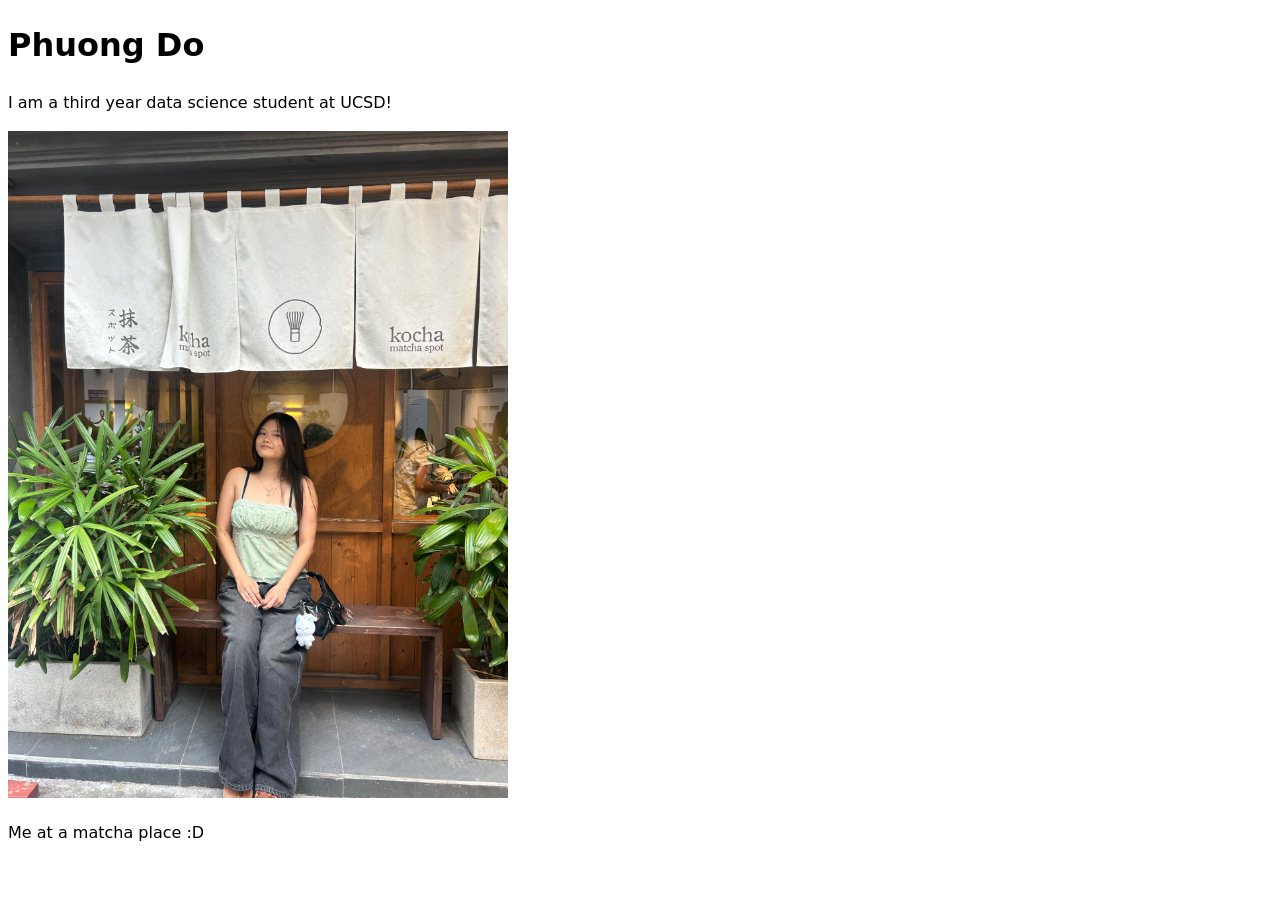
==== index.html @ aab1baaa "CSS added" ====
<!DOCTYPE html>
<html lang="en">
<head>
    <meta charset="UTF-8">
    <meta name="viewport" content="width=device-width, initial-scale=1.0">
    <title>Phuong Do: Personal site and portfolio</title>

    <link rel="stylesheet" href="style.css">
</head>
<body>
    <h1>Phuong Do</h1>
    <p>I am a third year data science student at UCSD!</p>

    <img src="images/IMG_5542.jpeg" alt="Me at a matcha place :D" width="500">
    <p>Me at a matcha place :D</p>
</body>
</html>
---- style.css ----
body {
  /* Set line height to 1.5 times the font size
	   and use the OS’s UI font as the website font
	 */
  font: 100%/1.5 system-ui;
}
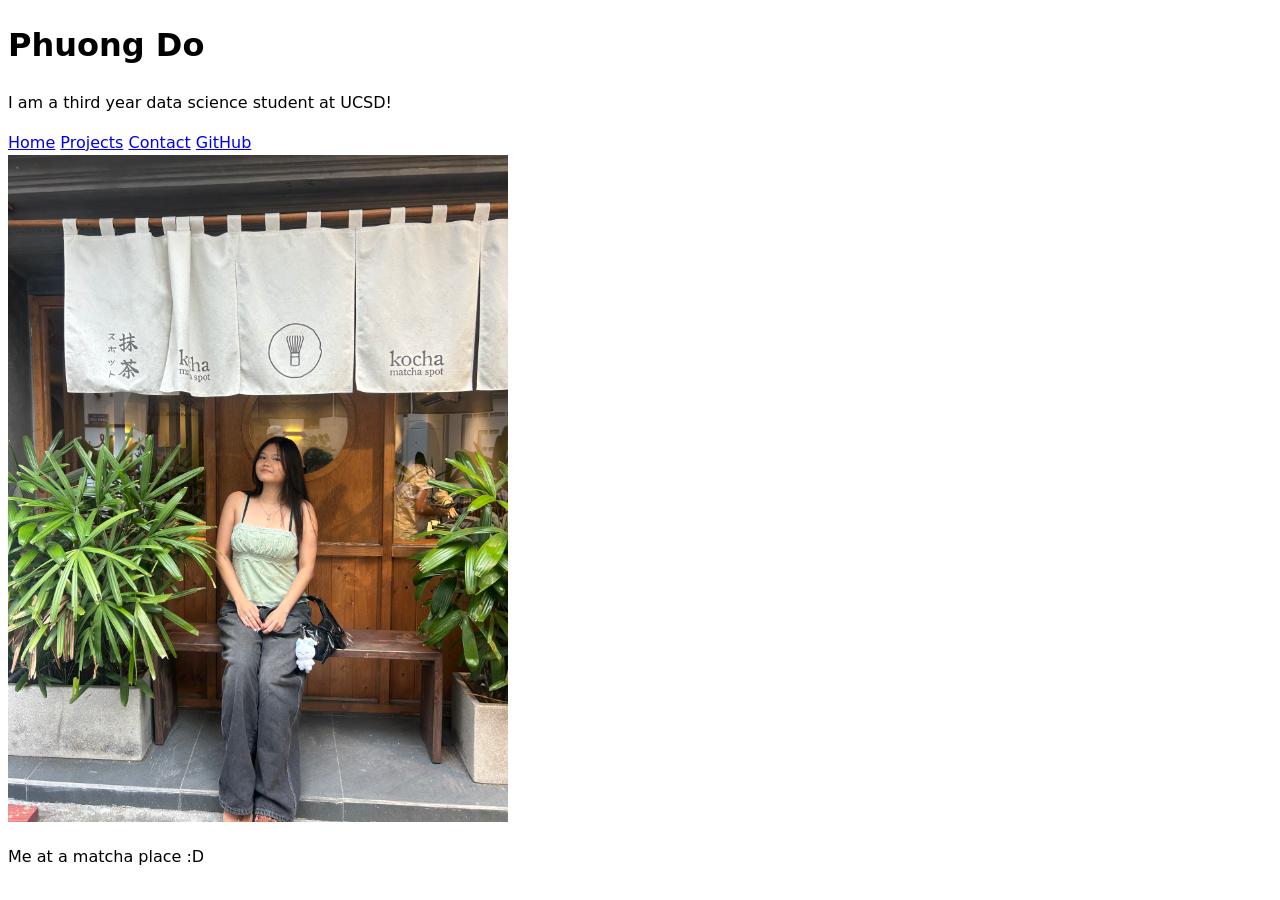
==== commit df3058b3: "Navigation added" ====
--- a/index.html
+++ b/index.html
@@ -11,6 +11,13 @@
     <h1>Phuong Do</h1>
     <p>I am a third year data science student at UCSD!</p>
 
+    <nav>
+        <a href="index.html">Home</a>
+        <a href="projects/index.html">Projects</a>
+        <a href="contact/index.html">Contact</a>
+        <a href="https://github.com/pndo06" target="_blank">GitHub</a>
+    </nav>
+
     <img src="images/IMG_5542.jpeg" alt="Me at a matcha place :D" width="500">
     <p>Me at a matcha place :D</p>
 </body>
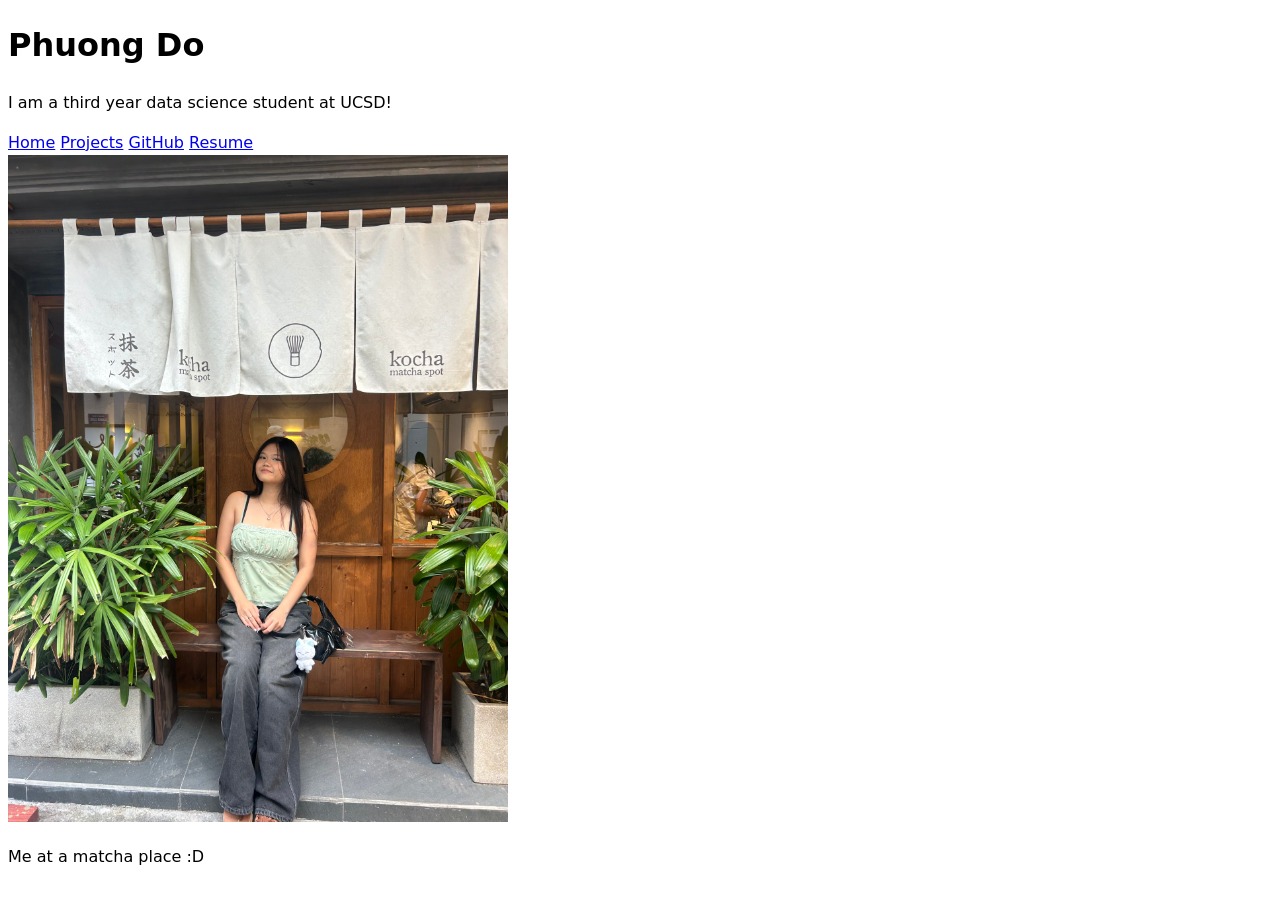
==== commit e7fe1abf: "Resume added" ====
--- a/index.html
+++ b/index.html
@@ -14,8 +14,8 @@
     <nav>
         <a href="index.html">Home</a>
         <a href="projects/index.html">Projects</a>
-        <a href="contact/index.html">Contact</a>
         <a href="https://github.com/pndo06" target="_blank">GitHub</a>
+        <a href="resume/index.html">Resume</a>
     </nav>
 
     <img src="images/IMG_5542.jpeg" alt="Me at a matcha place :D" width="500">
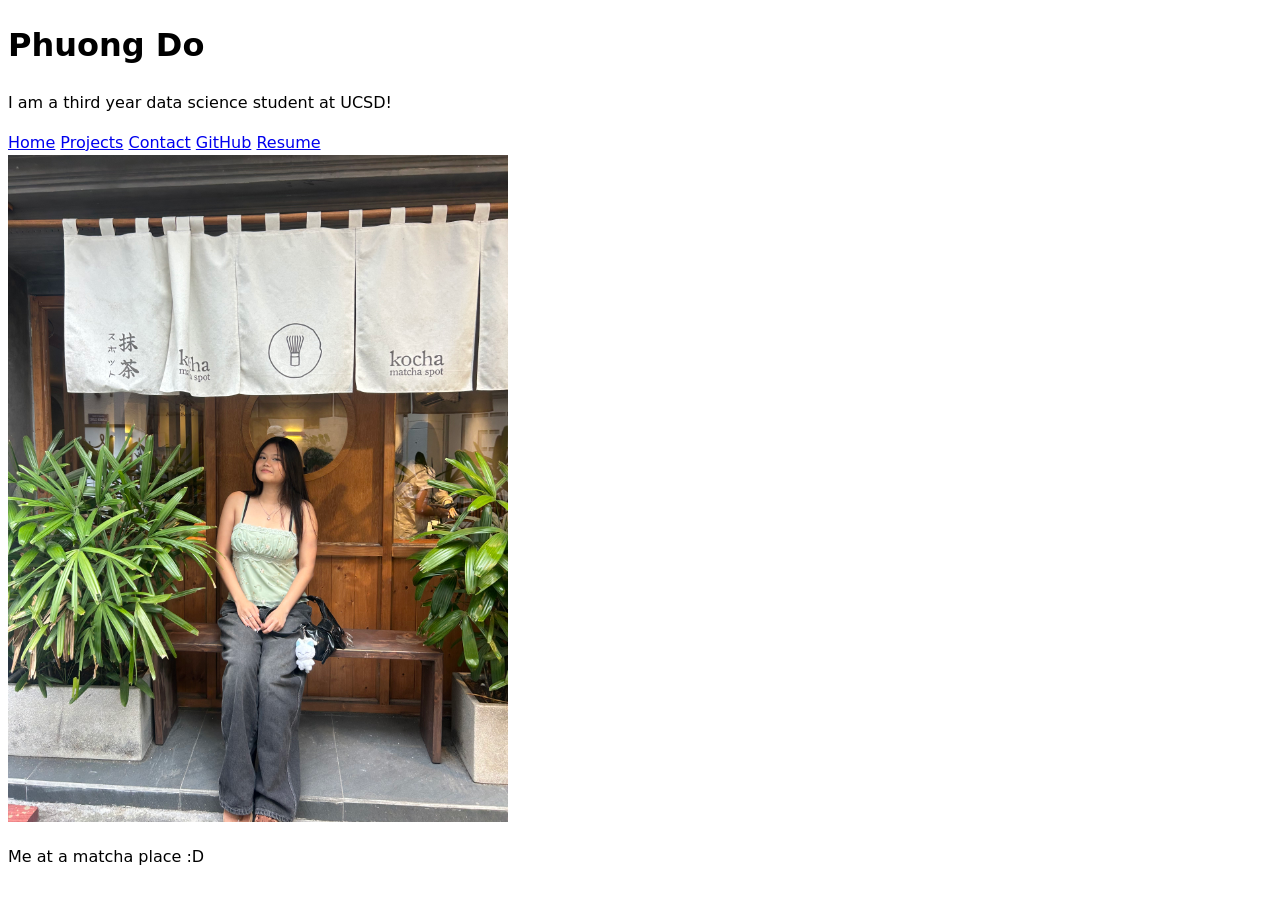
==== commit dc03c74f: "Resume added" ====
--- a/index.html
+++ b/index.html
@@ -14,6 +14,7 @@
     <nav>
         <a href="index.html">Home</a>
         <a href="projects/index.html">Projects</a>
+        <a href="contact/index.html">Contact</a>
         <a href="https://github.com/pndo06" target="_blank">GitHub</a>
         <a href="resume/index.html">Resume</a>
     </nav>
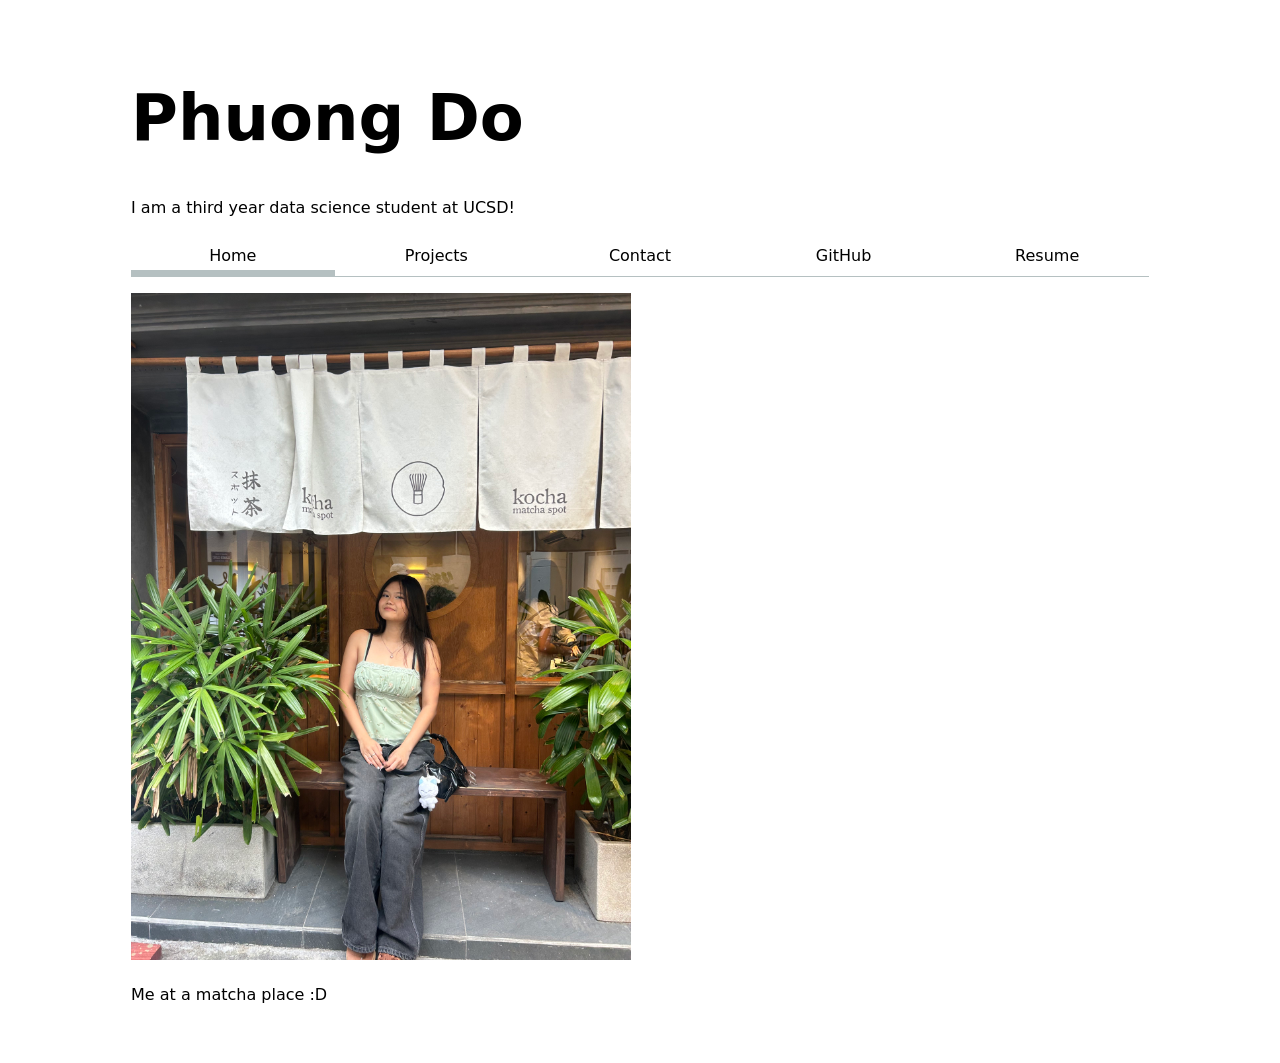
==== commit d716f15b: "CSS styling added" ====
--- a/index.html
+++ b/index.html
@@ -12,7 +12,7 @@
     <p>I am a third year data science student at UCSD!</p>
 
     <nav>
-        <a href="index.html">Home</a>
+        <a href="index.html" class="current">Home</a>
         <a href="projects/index.html">Projects</a>
         <a href="contact/index.html">Contact</a>
         <a href="https://github.com/pndo06" target="_blank">GitHub</a>
--- a/style.css
+++ b/style.css
@@ -3,4 +3,90 @@
 	   and use the OS’s UI font as the website font
 	 */
   font: 100%/1.5 system-ui;
+  max-width: 100ch;
+  margin-inline: auto;
+  padding: 2em;
+}
+
+nav ul,
+nav li {
+  display: contents;
+}
+
+nav {
+  display: flex;
+  margin-bottom: 1em;
+  border-bottom-width: 1px;
+  border-bottom-style: solid;
+  border-bottom-color: oklch(80% 3% 200);
+}
+
+a {
+  flex: 1;
+  text-decoration: none;
+  color: inherit;
+  text-align: center;
+  padding: 0.5em;
+}
+
+nav a.current {
+  border-bottom: 0.4em solid oklch(80% 3% 200);
+  padding-bottom: 0.1em;
+}
+
+html {
+  --color-accent: oklch(74.365% 0.06627 141.543);
+  accent-color: var(--color-accent);
+}
+
+nav a:hover {
+  border-bottom: 0.4em solid var(--color-accent);
+  background-color: oklch(from var(--color-accent) 95% 5% h);
+}
+
+form input,
+form textarea,
+form button {
+  font: inherit;
+}
+
+form {
+  display: grid;
+  grid-template-columns: auto 1fr;
+  gap: 1em;
+}
+
+form label {
+  display: grid;
+  grid-template-columns: subgrid;
+  grid-column: 1 / -1;
+}
+
+form button {
+  grid-column: 1 / -1;
+}
+
+.projects {
+  display: grid;
+  grid-template-columns: repeat(auto-fill, minmax(15em, 1fr));
+  gap: 1em;
+}
+
+.projects article {
+  display: grid;
+  grid-template-rows: subgrid;
+  grid-row: span 3;
+}
+
+.projects h2 {
+  margin: 0;
+}
+
+h1 {
+  font-size: 400%;
+}
+
+h1, h2, h3, h4, h5, h6 {
+  line-height: 1.1;
+  text-wrap: balance;
 }
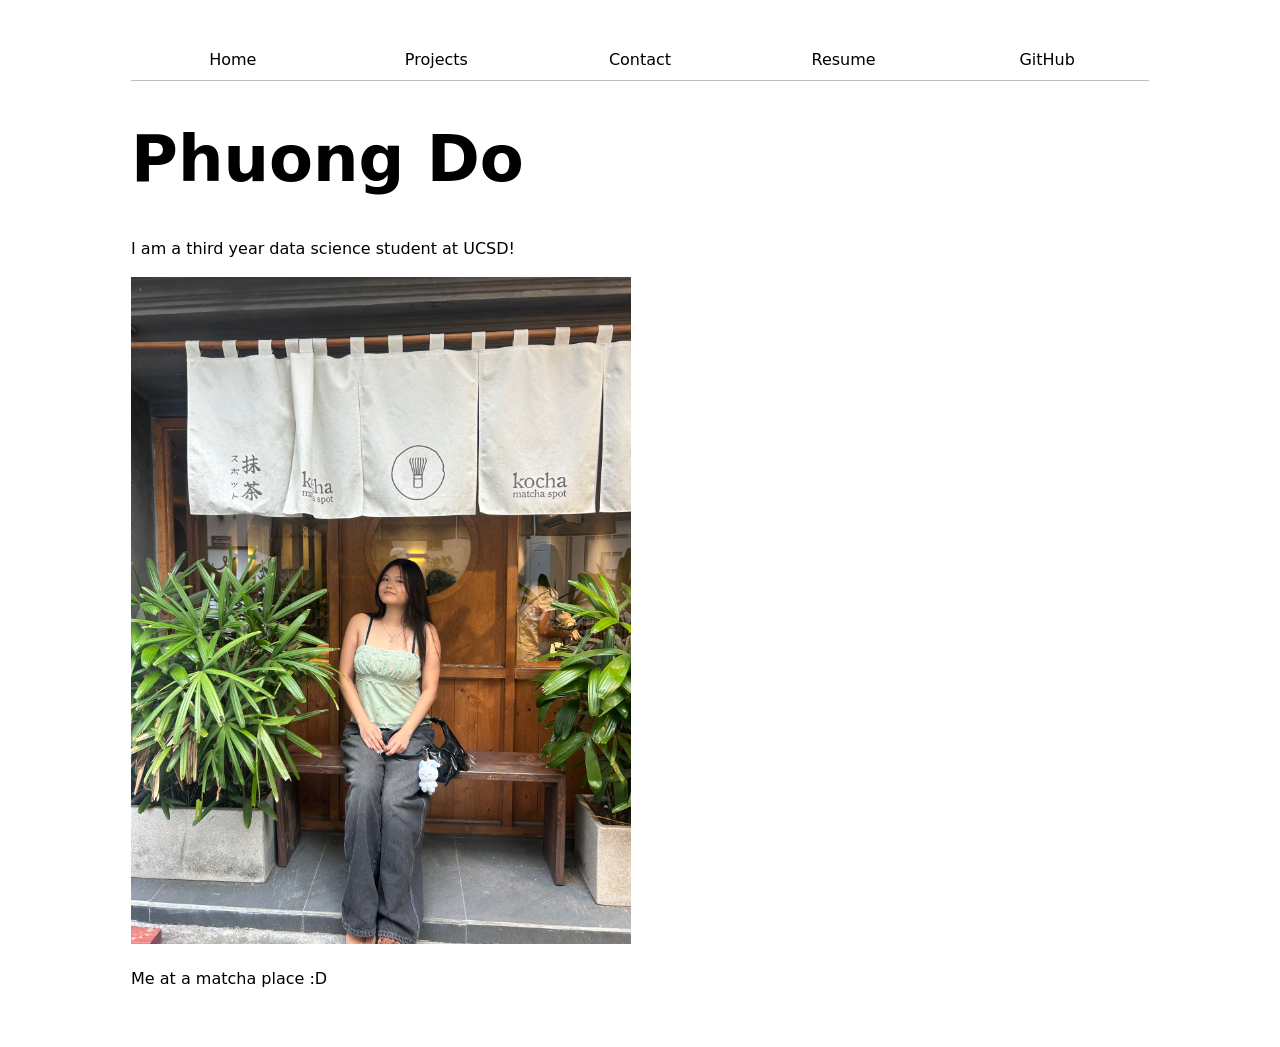
==== commit 42881145: "JS added" ====
--- a/index.html
+++ b/index.html
@@ -6,18 +6,14 @@
     <title>Phuong Do: Personal site and portfolio</title>
 
     <link rel="stylesheet" href="style.css">
+
+    <script src="global.js" type="module"></script>
 </head>
 <body>
     <h1>Phuong Do</h1>
     <p>I am a third year data science student at UCSD!</p>
 
-    <nav>
-        <a href="index.html" class="current">Home</a>
-        <a href="projects/index.html">Projects</a>
-        <a href="contact/index.html">Contact</a>
-        <a href="https://github.com/pndo06" target="_blank">GitHub</a>
-        <a href="resume/index.html">Resume</a>
-    </nav>
+    
 
     <img src="images/IMG_5542.jpeg" alt="Me at a matcha place :D" width="500">
     <p>Me at a matcha place :D</p>
--- a/style.css
+++ b/style.css
@@ -89,4 +89,45 @@
 h1, h2, h3, h4, h5, h6 {
   line-height: 1.1;
   text-wrap: balance;
+}
+
+.resume h1 {
+  font-size: 250%;
+}
+
+.resume h1,
+.resume > p {
+  text-align: center;
+}
+
+.resume .contact-info {
+  border-top: 1px solid oklch(12.082% 0.01324 207.345);
+  border-bottom: 1px solid oklch(12.082% 0.01324 207.345);
+  padding: 0.5em 0;
+}
+
+.resume h2 {
+  border-bottom: 1px solid oklch(12.082% 0.01324 207.345);
+  padding-bottom: 0.3em;
+}
+
+.resume .education {
+  display: flex;
+  justify-content: space-between;
+  align-items: center;
+  
+}
+
+.resume section h3 {
+  margin-bottom: 0.3em;
+}
+
+.education p {
+  margin-top: 0;
+  margin-bottom: 0;
+}
+
+.experience p {
+  margin-top: 0;
+  margin-bottom: 0;
 }
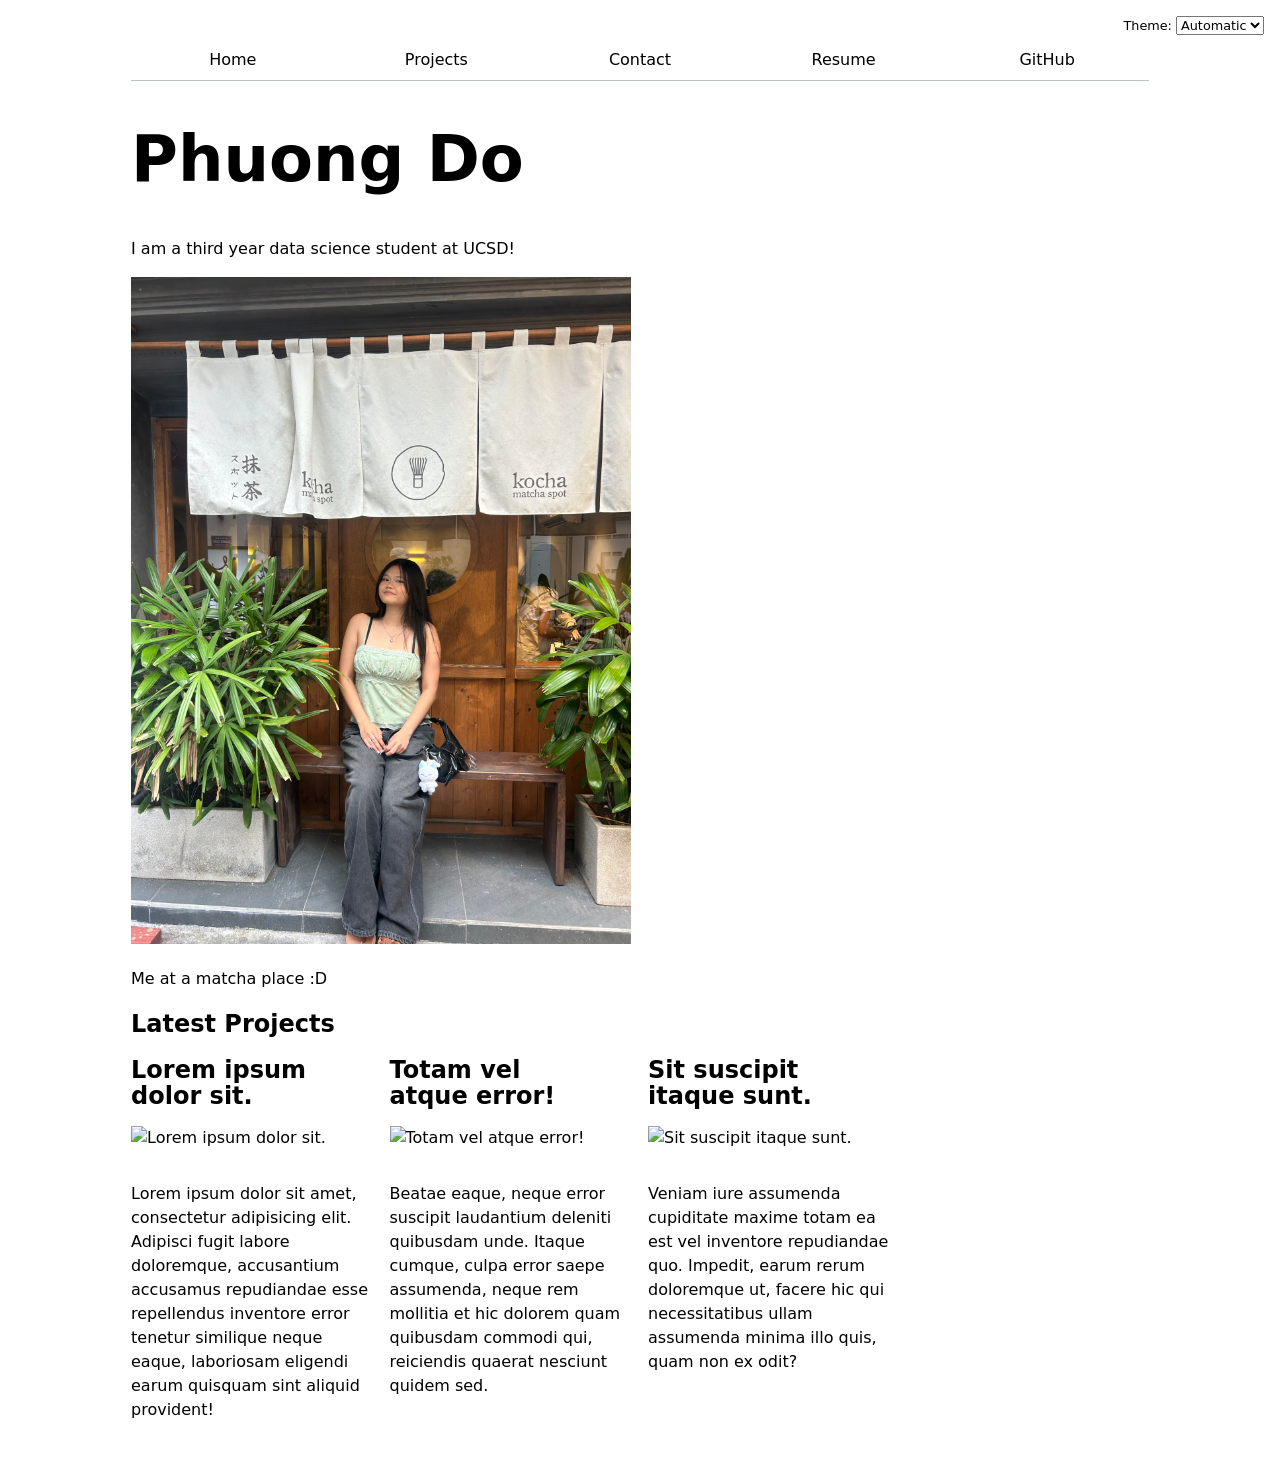
==== commit be93fe57: "Displaying first 3 projects on home page" ====
--- a/index.html
+++ b/index.html
@@ -8,6 +8,7 @@
     <link rel="stylesheet" href="style.css">
 
     <script src="global.js" type="module"></script>
+    <script src="index.js" type="module"></script>
 </head>
 <body>
     <h1>Phuong Do</h1>
@@ -17,5 +18,10 @@
 
     <img src="images/IMG_5542.jpeg" alt="Me at a matcha place :D" width="500">
     <p>Me at a matcha place :D</p>
+
+    <h2>Latest Projects</h2>
+    <div class="projects">
+        <!-- Dynamically added content will appear here -->
+    </div>
 </body>
 </html>
--- a/style.css
+++ b/style.css
@@ -14,11 +14,12 @@
 }
 
 nav {
+  --border-color: oklch(50% 10% 200 / 40%);
   display: flex;
   margin-bottom: 1em;
   border-bottom-width: 1px;
   border-bottom-style: solid;
-  border-bottom-color: oklch(80% 3% 200);
+  border-bottom-color: var(--border-color);
 }
 
 a {
@@ -37,16 +38,18 @@
 html {
   --color-accent: oklch(74.365% 0.06627 141.543);
   accent-color: var(--color-accent);
+  color-scheme: light dark;
 }
 
 nav a:hover {
   border-bottom: 0.4em solid var(--color-accent);
-  background-color: oklch(from var(--color-accent) 95% 5% h);
+  background-color: color-mix(in oklch, var(--color-accent), canvas 85%);
 }
 
 form input,
 form textarea,
-form button {
+form button, 
+select {
   font: inherit;
 }
 
@@ -130,4 +133,11 @@
 .experience p {
   margin-top: 0;
   margin-bottom: 0;
+}
+
+.color-scheme {
+  position: absolute;
+  top: 1rem;
+  right: 1rem;
+  font-size: 80%;
 }
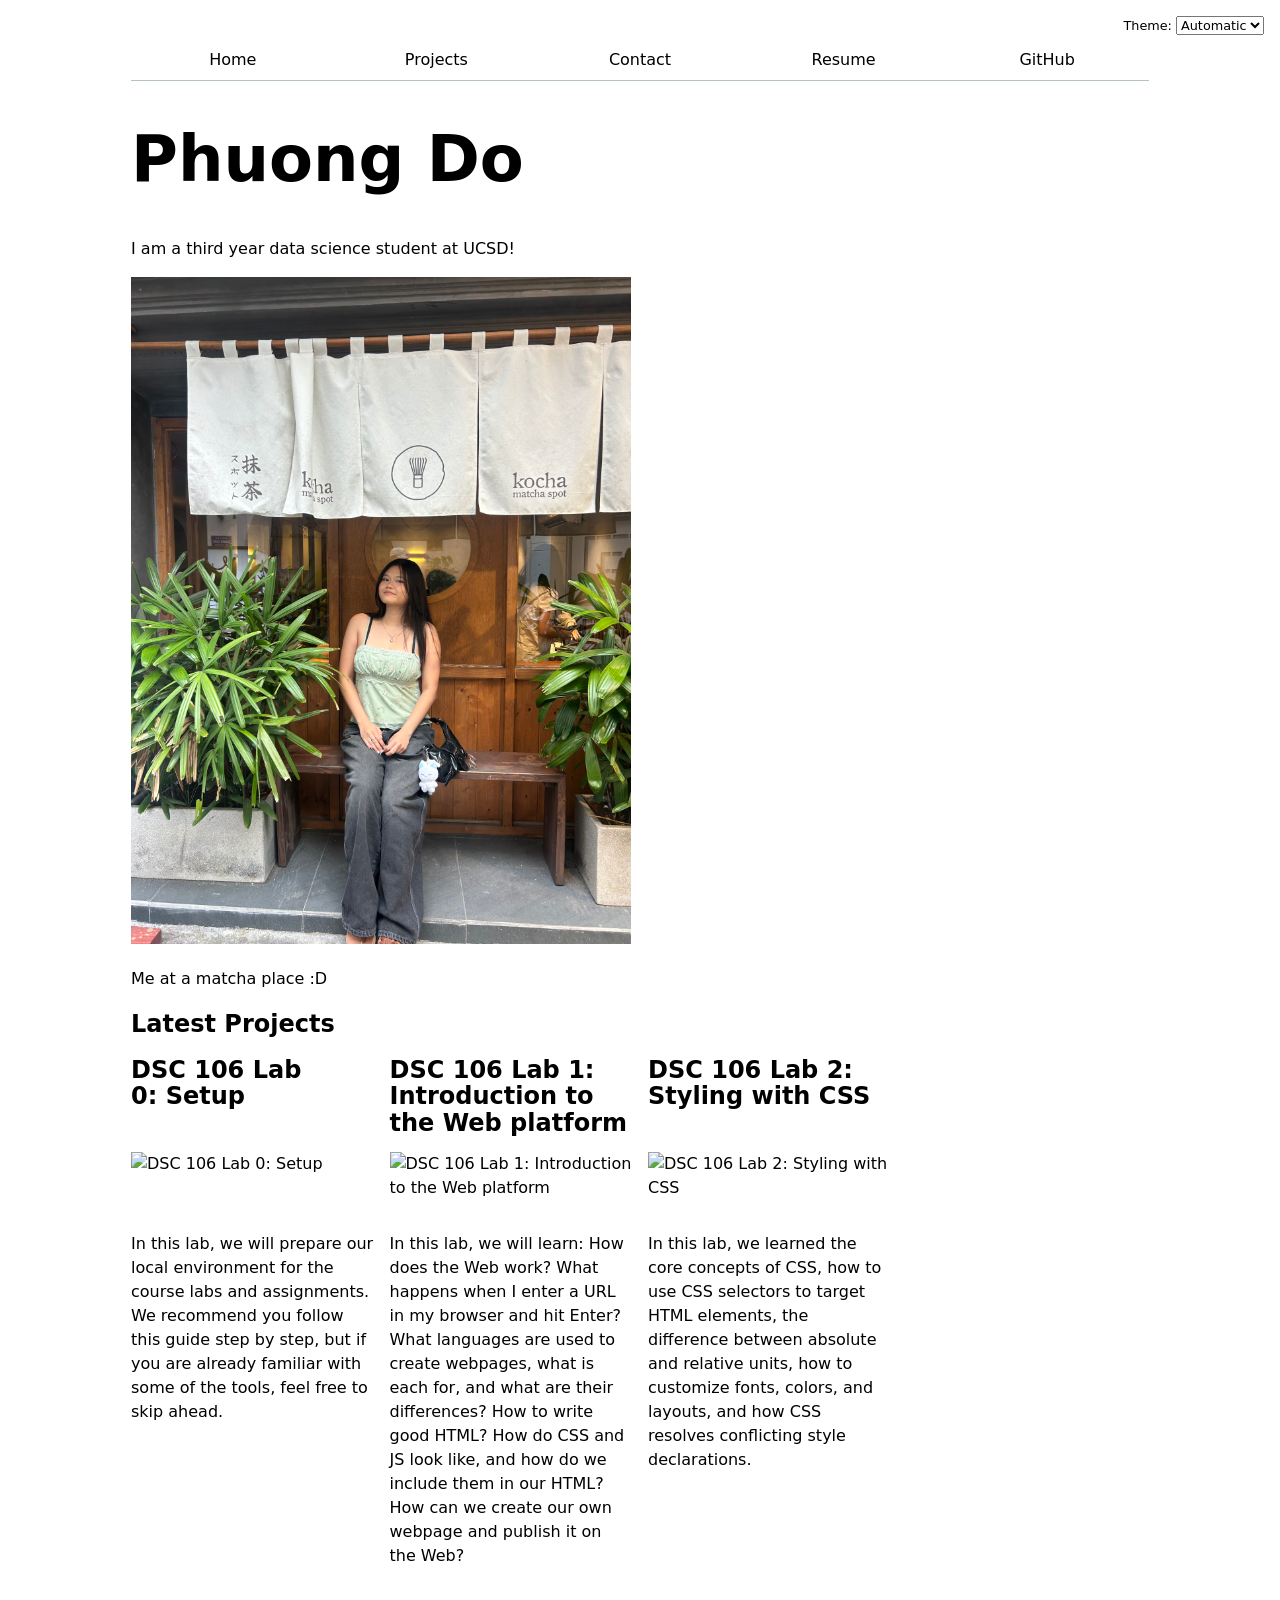
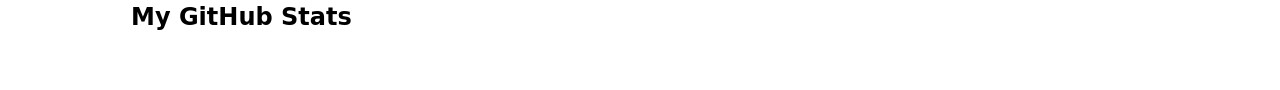
==== commit 7f73f149: "Loading data from GitHub API & updating project data" ====
--- a/index.html
+++ b/index.html
@@ -23,5 +23,8 @@
     <div class="projects">
         <!-- Dynamically added content will appear here -->
     </div>
+
+    <h2>My GitHub Stats</h2>
+    <div id="profile-stats"></div>
 </body>
 </html>
